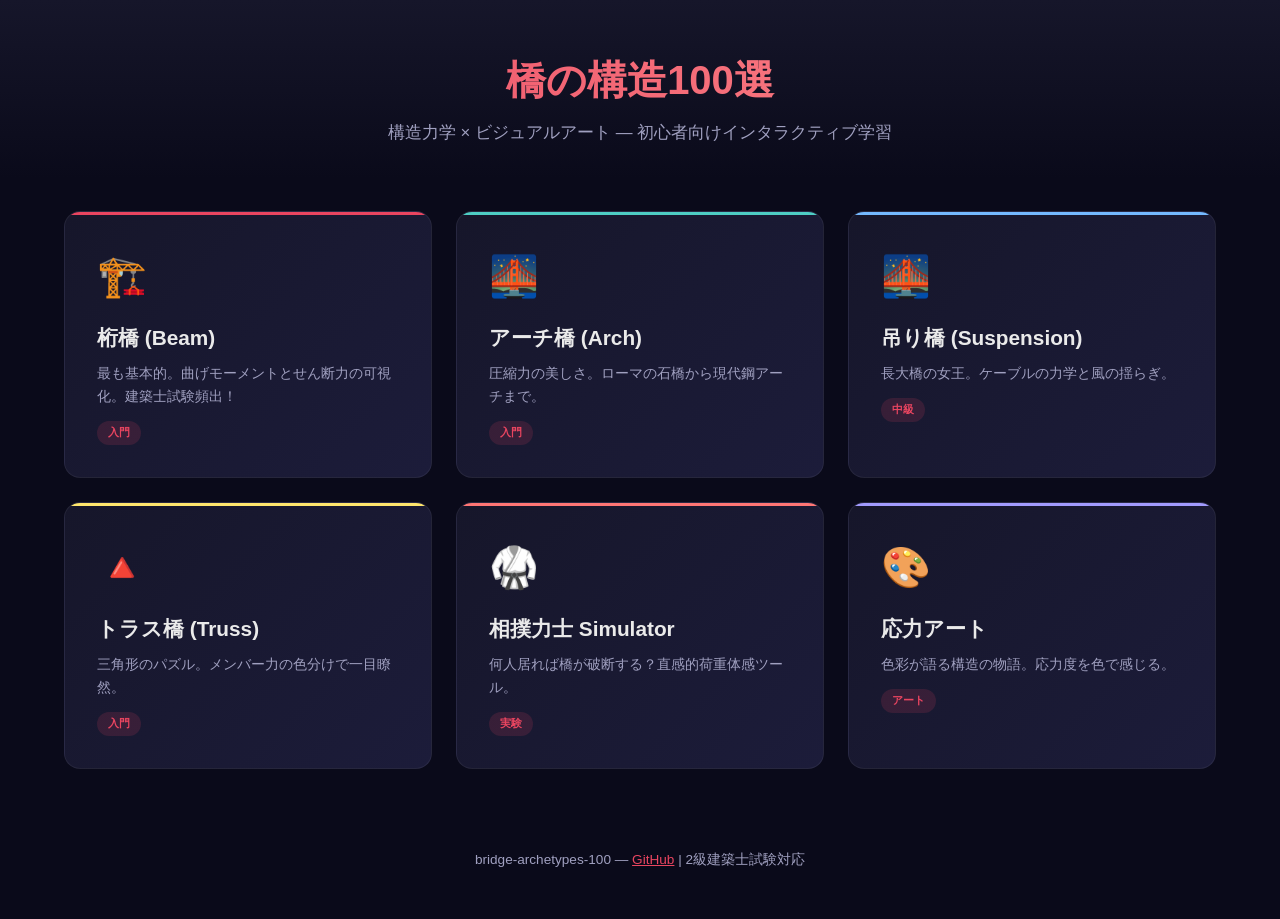
==== docs/index.html @ 37878240 "gh-pages: interactive structural art for beginners (beam.html + CSS + JS)" ====
<!DOCTYPE html>
<html lang="ja">
<head>
<meta charset="UTF-8">
<meta name="viewport" content="width=device-width, initial-scale=1.0">
<title>橋の構造100選 - 構造力学アート</title>
<link rel="stylesheet" href="css/style.css">
</head>
<body>
<header>
<h1>橋の構造100選</h1>
<p class="subtitle">構造力学 × ビジュアルアート — 初心者向けインタラクティブ学習</p>
</header>

<nav class="nav-grid">
<a href="beam.html" class="nav-card beam">
<div class="icon">🏗️</div>
<h2>桁橋 (Beam)</h2>
<p>最も基本的。曲げモーメントとせん断力の可視化。建築士試験頻出！</p>
<span class="badge">入門</span>
</a>
<a href="arch.html" class="nav-card arch">
<div class="icon">🌉</div>
<h2>アーチ橋 (Arch)</h2>
<p>圧縮力の美しさ。ローマの石橋から現代鋼アーチまで。</p>
<span class="badge">入門</span>
</a>
<a href="suspension.html" class="nav-card suspension">
<div class="icon">🌉</div>
<h2>吊り橋 (Suspension)</h2>
<p>長大橋の女王。ケーブルの力学と風の揺らぎ。</p>
<span class="badge">中級</span>
</a>
<a href="truss.html" class="nav-card truss">
<div class="icon">🔺</div>
<h2>トラス橋 (Truss)</h2>
<p>三角形のパズル。メンバー力の色分けで一目瞭然。</p>
<span class="badge">入門</span>
</a>
<a href="sumo.html" class="nav-card sumo">
<div class="icon">🥋</div>
<h2>相撲力士 Simulator</h2>
<p>何人居れば橋が破断する？直感的荷重体感ツール。</p>
<span class="badge">実験</span>
</a>
<a href="stress.html" class="nav-card stress">
<div class="icon">🎨</div>
<h2>応力アート</h2>
<p>色彩が語る構造の物語。応力度を色で感じる。</p>
<span class="badge">アート</span>
</a>
</nav>

<footer>
<p>bridge-archetypes-100 — <a href="https://github.com/bridge100">GitHub</a> | 2級建築士試験対応</p>
</footer>

<script src="js/data.js"></script>
<script>
// Simple entrance animation
document.querySelectorAll('.nav-card').forEach((c,i)=>{
    c.style.opacity = '0';
    c.style.transform = 'translateY(30px)';
    setTimeout(()=>{
        c.style.transition = 'all 0.6s cubic-bezier(.23,1,.32,1)';
        c.style.opacity = '1';
        c.style.transform = 'translateY(0)';
    }, 100 + i*120);
});
</script>
</body>
</html>
---- docs/css/style.css ----
:root {
  --dark: #0a0a1a;
  --panel: #16162a;
  --accent: #e94560;
  --accent2: #0f3460;
  --text: #eaeaea;
  --text2: #a0a0c0;
  --beam: #d4a574;
  --stress-low: #4ecdc4;
  --stress-mid: #ffe66d;
  --stress-high: #ff6b6b;
  --stress-critical: #ff0000;
}

* { margin: 0; padding: 0; box-sizing: border-box; }

body {
  font-family: 'Noto Sans JP', -apple-system, BlinkMacSystemFont, sans-serif;
  background: var(--dark);
  color: var(--text);
  line-height: 1.6;
  min-height: 100vh;
  overflow-x: hidden;
}

/* Header & Nav */
header {
  text-align: center;
  padding: 3rem 1rem 2rem;
  background: linear-gradient(180deg, var(--panel) 0%, var(--dark) 100%);
}

header h1 {
  font-size: 2.5rem;
  font-weight: 900;
  background: linear-gradient(90deg, var(--accent), #ff8e8e);
  -webkit-background-clip: text;
  -webkit-text-fill-color: transparent;
  margin-bottom: 0.5rem;
}

.subtitle {
  color: var(--text2);
  font-size: 1.05rem;
}

.nav-grid {
  display: grid;
  grid-template-columns: repeat(auto-fill, minmax(300px, 1fr));
  gap: 1.5rem;
  max-width: 1200px;
  margin: 2rem auto;
  padding: 0 1.5rem;
}

.nav-card {
  display: block;
  background: linear-gradient(135deg, var(--panel), #1c1c3a);
  border: 1px solid rgba(255,255,255,0.06);
  border-radius: 16px;
  padding: 2rem;
  text-decoration: none;
  color: inherit;
  transition: transform 0.3s, box-shadow 0.3s;
  position: relative;
  overflow: hidden;
}

.nav-card:hover {
  transform: translateY(-4px);
  box-shadow: 0 12px 40px rgba(233, 69, 96, 0.15);
}

.nav-card::before {
  content: '';
  position: absolute;
  top: 0; left: 0; right: 0; height: 3px;
  background: var(--accent);
}

.nav-card.arch::before { background: #4ecdc4; }
.nav-card.suspension::before { background: #74b9ff; }
.nav-card.truss::before { background: #ffe66d; }
.nav-card.sumo::before { background: #ff7675; }
.nav-card.stress::before { background: #a29bfe; }

.nav-card .icon { font-size: 2.5rem; margin-bottom: 0.8rem; }

.nav-card h2 { font-size: 1.3rem; margin-bottom: 0.5rem; }

.nav-card p { color: var(--text2); font-size: 0.9rem; }

.badge {
  display: inline-block;
  padding: 0.2rem 0.7rem;
  border-radius: 12px;
  font-size: 0.7rem;
  font-weight: 700;
  margin-top: 0.8rem;
  background: rgba(233,69,96,0.15);
  color: var(--accent);
}

/* Interactive Pages */
.page-container {
  max-width: 1100px;
  margin: 0 auto;
  padding: 1.5rem;
}

h2.page-title {
  font-size: 1.8rem;
  margin-bottom: 0.3rem;
  display: flex;
  align-items: center;
  gap: 0.5rem;
}

h2.page-title .icon { font-size: 1.5rem; }

p.page-desc {
  color: var(--text2);
  margin-bottom: 1.5rem;
}

.back-link {
  display: inline-flex;
  align-items: center;
  gap: 0.4rem;
  color: var(--accent);
  text-decoration: none;
  font-weight: 600;
  margin-bottom: 1rem;
}

/* Canvas Wrapper */
.canvas-wrap {
  background: var(--panel);
  border-radius: 16px;
  padding: 1.5rem;
  margin-bottom: 1.5rem;
  border: 1px solid rgba(255,255,255,0.06);
}

.canvas-wrap canvas {
  width: 100%;
  border-radius: 8px;
  background: #0a0a1a;
}

/* Controls */
.controls {
  display: grid;
  grid-template-columns: repeat(auto-fill, minmax(180px, 1fr));
  gap: 1rem;
  margin-bottom: 1.5rem;
  background: var(--panel);
  padding: 1.5rem;
  border-radius: 16px;
}

.control {
  display: flex;
  flex-direction: column;
  gap: 0.3rem;
}

.control label {
  font-size: 0.8rem;
  color: var(--text2);
  font-weight: 600;
}

.control input[type="range"] {
  -webkit-appearance: none;
  appearance: none;
  height: 6px;
  border-radius: 3px;
  background: var(--accent2);
  outline: none;
}

.control input[type="range"]::-webkit-slider-thumb {
  -webkit-appearance: none;
  appearance: none;
  width: 18px;
  height: 18px;
  border-radius: 50%;
  background: var(--accent);
  cursor: pointer;
}

.control .value-display {
  font-size: 0.8rem;
  color: var(--accent);
  font-weight: 700;
}

/* Stats Grid */
.stats-grid {
  display: grid;
  grid-template-columns: repeat(auto-fill, minmax(140px, 1fr));
  gap: 1rem;
}

.stat-card {
  background: linear-gradient(135deg, var(--panel), rgba(233,69,96,0.05));
  border-radius: 12px;
  padding: 1rem;
  text-align: center;
  border: 1px solid rgba(255,255,255,0.06);
}

.stat-card .label {
  font-size: 0.7rem;
  color: var(--text2);
  margin-bottom: 0.3rem;
}

.stat-card .value {
  font-size: 1.6rem;
  font-weight: 900;
  color: var(--text);
}

.stat-card.fractured .value {
  color: var(--stress-critical);
  animation: pulse 1s infinite alternate;
}

@keyframes pulse {
  from { opacity: 1; }
  to { opacity: 0.6; }
}

/* Formula Box */
.formula-box {
  background: rgba(78,205,196,0.08);
  border-left: 3px solid var(--stress-low);
  padding: 1rem 1.2rem;
  border-radius: 0 8px 8px 0;
  margin: 1rem 0;
  font-family: 'Courier New', monospace;
}

.formula-box .math {
  font-size: 1.1rem;
  color: #4ecdc4;
}

.formula-box .explain {
  font-size: 0.85rem;
  color: var(--text2);
  margin-top: 0.3rem;
  font-family: inherit;
}

/* Fracture Overlay */
.fracture-overlay {
  position: fixed;
  top: 0; left: 0; right: 0; bottom: 0;
  background: rgba(255,0,0,0.1);
  display: none;
  pointer-events: none;
  z-index: 100;
}

.fracture-overlay.show {
  display: block;
  animation: flash 0.8s infinite alternate;
}

@keyframes flash {
  from { background: rgba(255,0,0,0.05); }
  to { background: rgba(255,0,0,0.2); }
}

/* Sumo Garden */
.sumo-garden {
  display: flex;
  flex-wrap: wrap;
  gap: 0.5rem;
  justify-content: center;
  padding: 2rem;
  min-height: 120px;
  align-items: flex-end;
}

.sumo-figure {
  font-size: 2.5rem;
  animation: bounce 0.6s ease-in-out infinite alternate;
  transform-origin: bottom center;
}

@keyframes bounce {
  from { transform: scaleY(1) translateY(0); }
  to { transform: scaleY(0.85) translateY(8px); }
}

footer {
  text-align: center;
  padding: 3rem 1rem;
  color: var(--text2);
  font-size: 0.85rem;
}

footer a { color: var(--accent); }

/* Responsive */
@media (max-width: 640px) {
  header h1 { font-size: 1.6rem; }
  .nav-grid { grid-template-columns: 1fr; padding: 0 1rem; }
  .controls { grid-template-columns: 1fr; }
}
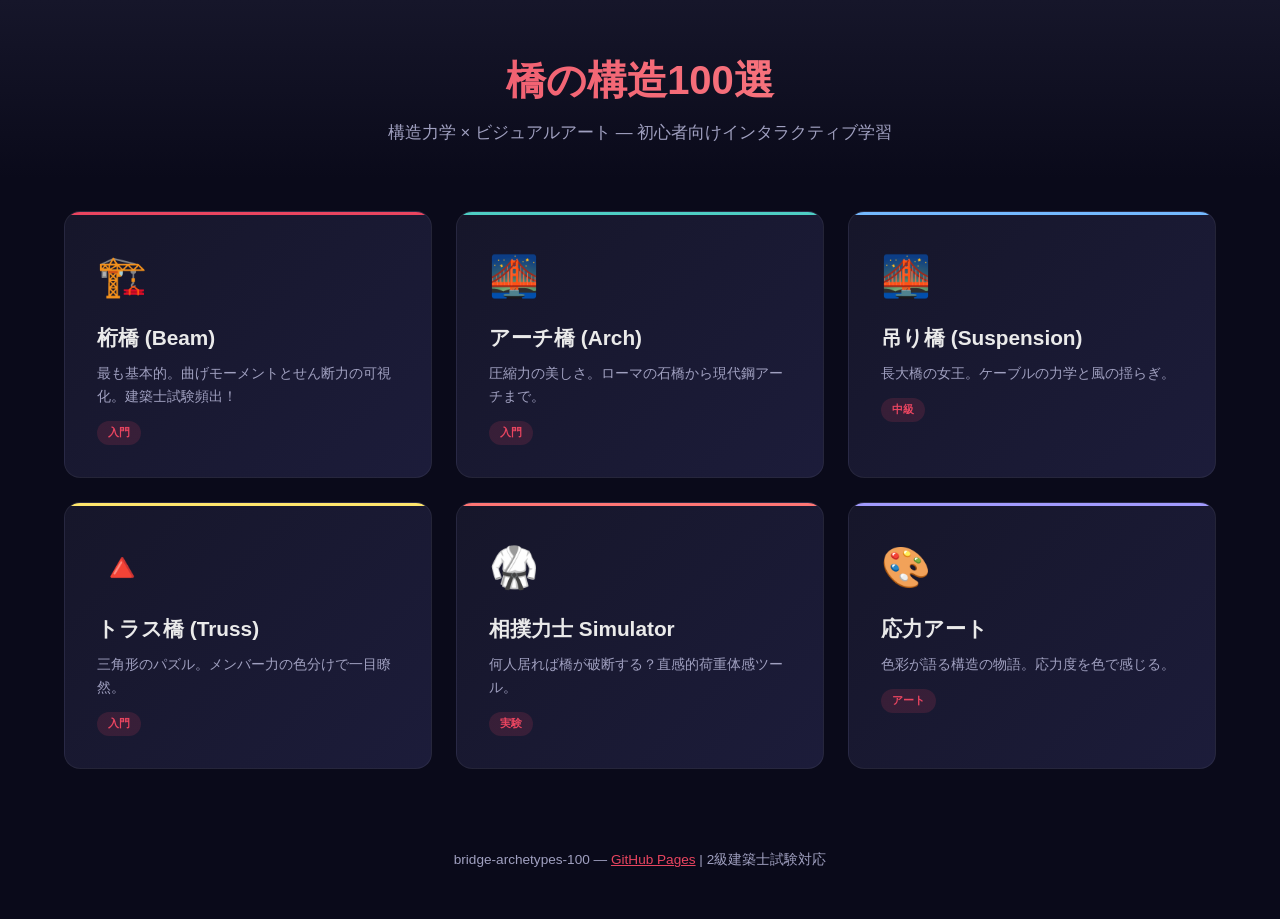
==== commit 0427bfb2: "fix footer link to bonsai.github.io/bridge-archetypes-100" ====
--- a/docs/index.html
+++ b/docs/index.html
@@ -52,7 +52,7 @@
 </nav>
 
 <footer>
-<p>bridge-archetypes-100 — <a href="https://github.com/bridge100">GitHub</a> | 2級建築士試験対応</p>
+<p>bridge-archetypes-100 — <a href="https://bonsai.github.io/bridge-archetypes-100/">GitHub Pages</a> | 2級建築士試験対応</p>
 </footer>
 
 <script src="js/data.js"></script>
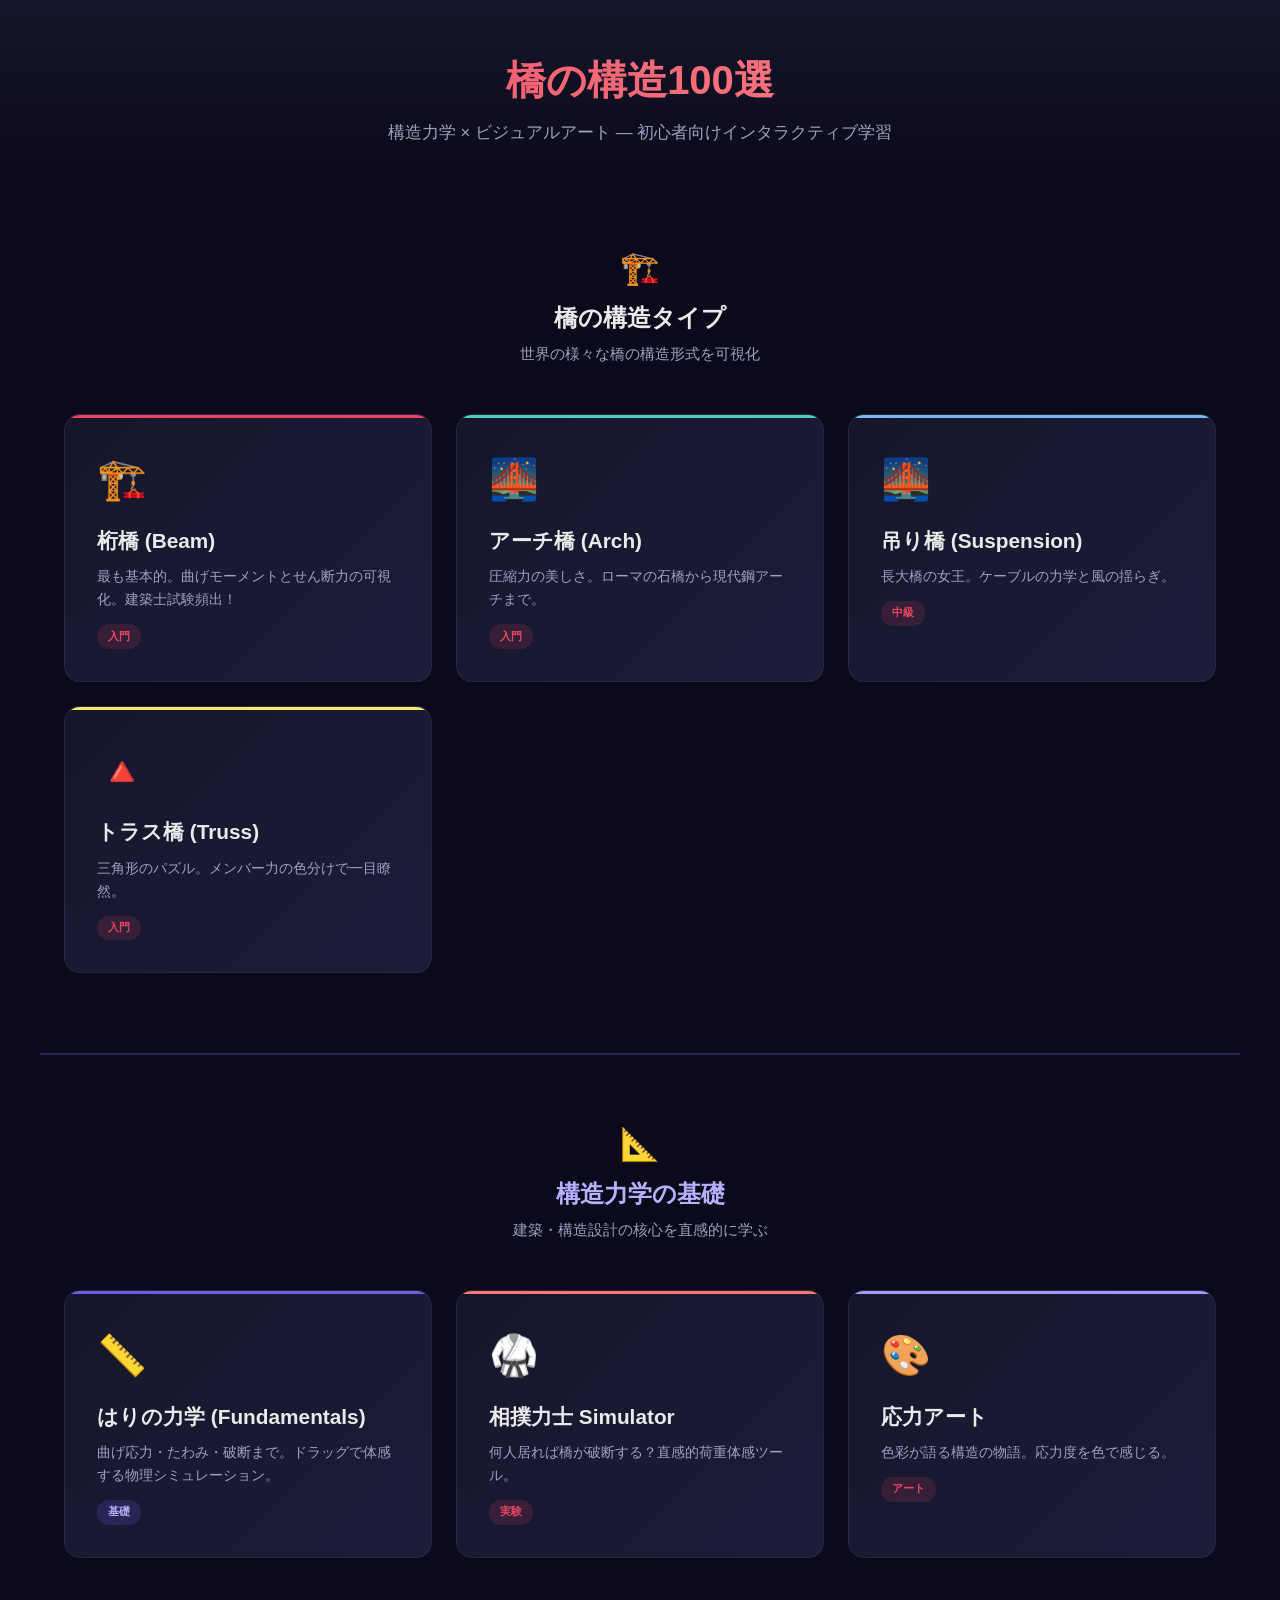
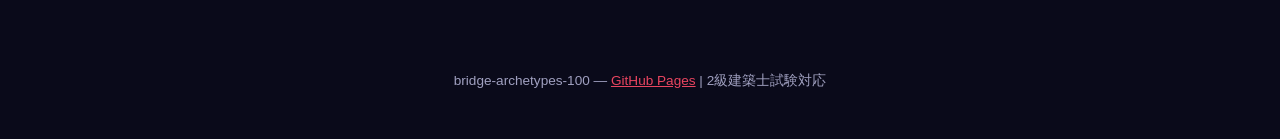
==== commit 382c1b31: "feat: drag+bounce cantilever sim, separate structure/fundamental sections, placeholders for unbuilt " ====
--- a/docs/index.html
+++ b/docs/index.html
@@ -7,10 +7,19 @@
 <link rel="stylesheet" href="css/style.css">
 </head>
 <body>
+
 <header>
 <h1>橋の構造100選</h1>
 <p class="subtitle">構造力学 × ビジュアルアート — 初心者向けインタラクティブ学習</p>
 </header>
+
+<!-- Section 1: 橋構造コンテンツ -->
+<section class="content-section">
+<div class="section-header">
+<span class="section-icon">🏗️</span>
+<h2>橋の構造タイプ</h2>
+<p class="section-desc">世界の様々な橋の構造形式を可視化</p>
+</div>
 
 <nav class="nav-grid">
 <a href="beam.html" class="nav-card beam">
@@ -37,6 +46,24 @@
 <p>三角形のパズル。メンバー力の色分けで一目瞭然。</p>
 <span class="badge">入門</span>
 </a>
+</nav>
+</section>
+
+<!-- Section 2: 構造基本コンテンツ -->
+<section class="content-section section-fundamental">
+<div class="section-header">
+<span class="section-icon">📐</span>
+<h2>構造力学の基礎</h2>
+<p class="section-desc">建築・構造設計の核心を直感的に学ぶ</p>
+</div>
+
+<nav class="nav-grid">
+<a href="beam-fundamentals.html" class="nav-card fundamental">
+<div class="icon">📏</div>
+<h2>はりの力学 (Fundamentals)</h2>
+<p>曲げ応力・たわみ・破断まで。ドラッグで体感する物理シミュレーション。</p>
+<span class="badge">基礎</span>
+</a>
 <a href="sumo.html" class="nav-card sumo">
 <div class="icon">🥋</div>
 <h2>相撲力士 Simulator</h2>
@@ -50,6 +77,7 @@
 <span class="badge">アート</span>
 </a>
 </nav>
+</section>
 
 <footer>
 <p>bridge-archetypes-100 — <a href="https://bonsai.github.io/bridge-archetypes-100/">GitHub Pages</a> | 2級建築士試験対応</p>
@@ -57,7 +85,6 @@
 
 <script src="js/data.js"></script>
 <script>
-// Simple entrance animation
 document.querySelectorAll('.nav-card').forEach((c,i)=>{
     c.style.opacity = '0';
     c.style.transform = 'translateY(30px)';
--- a/docs/css/style.css
+++ b/docs/css/style.css
@@ -10,6 +10,7 @@
   --stress-mid: #ffe66d;
   --stress-high: #ff6b6b;
   --stress-critical: #ff0000;
+  --fundamental: #6c5ce7;
 }
 
 * { margin: 0; padding: 0; box-sizing: border-box; }
@@ -21,6 +22,53 @@
   line-height: 1.6;
   min-height: 100vh;
   overflow-x: hidden;
+}
+
+/* ===== Section Divider ===== */
+.content-section {
+  max-width: 1200px;
+  margin: 0 auto;
+  padding: 2rem 0;
+}
+
+.section-fundamental {
+  border-top: 2px solid rgba(108, 92, 231, 0.3);
+  margin-top: 1rem;
+}
+
+.section-header {
+  text-align: center;
+  padding: 2rem 1rem 1rem;
+}
+
+.section-icon {
+  font-size: 2rem;
+  display: block;
+  margin-bottom: 0.3rem;
+}
+
+.section-header h2 {
+  font-size: 1.5rem;
+  font-weight: 800;
+  margin-bottom: 0.3rem;
+}
+
+.section-header .section-desc {
+  color: var(--text2);
+  font-size: 0.95rem;
+}
+
+.section-fundamental .section-header h2 {
+  color: #b8b0ff;
+}
+
+.section-fundamental .nav-card.fundamental::before {
+  background: var(--fundamental);
+}
+
+.section-fundamental .nav-card.fundamental .badge {
+  background: rgba(108, 92, 231, 0.2);
+  color: #b8b0ff;
 }
 
 /* Header & Nav */
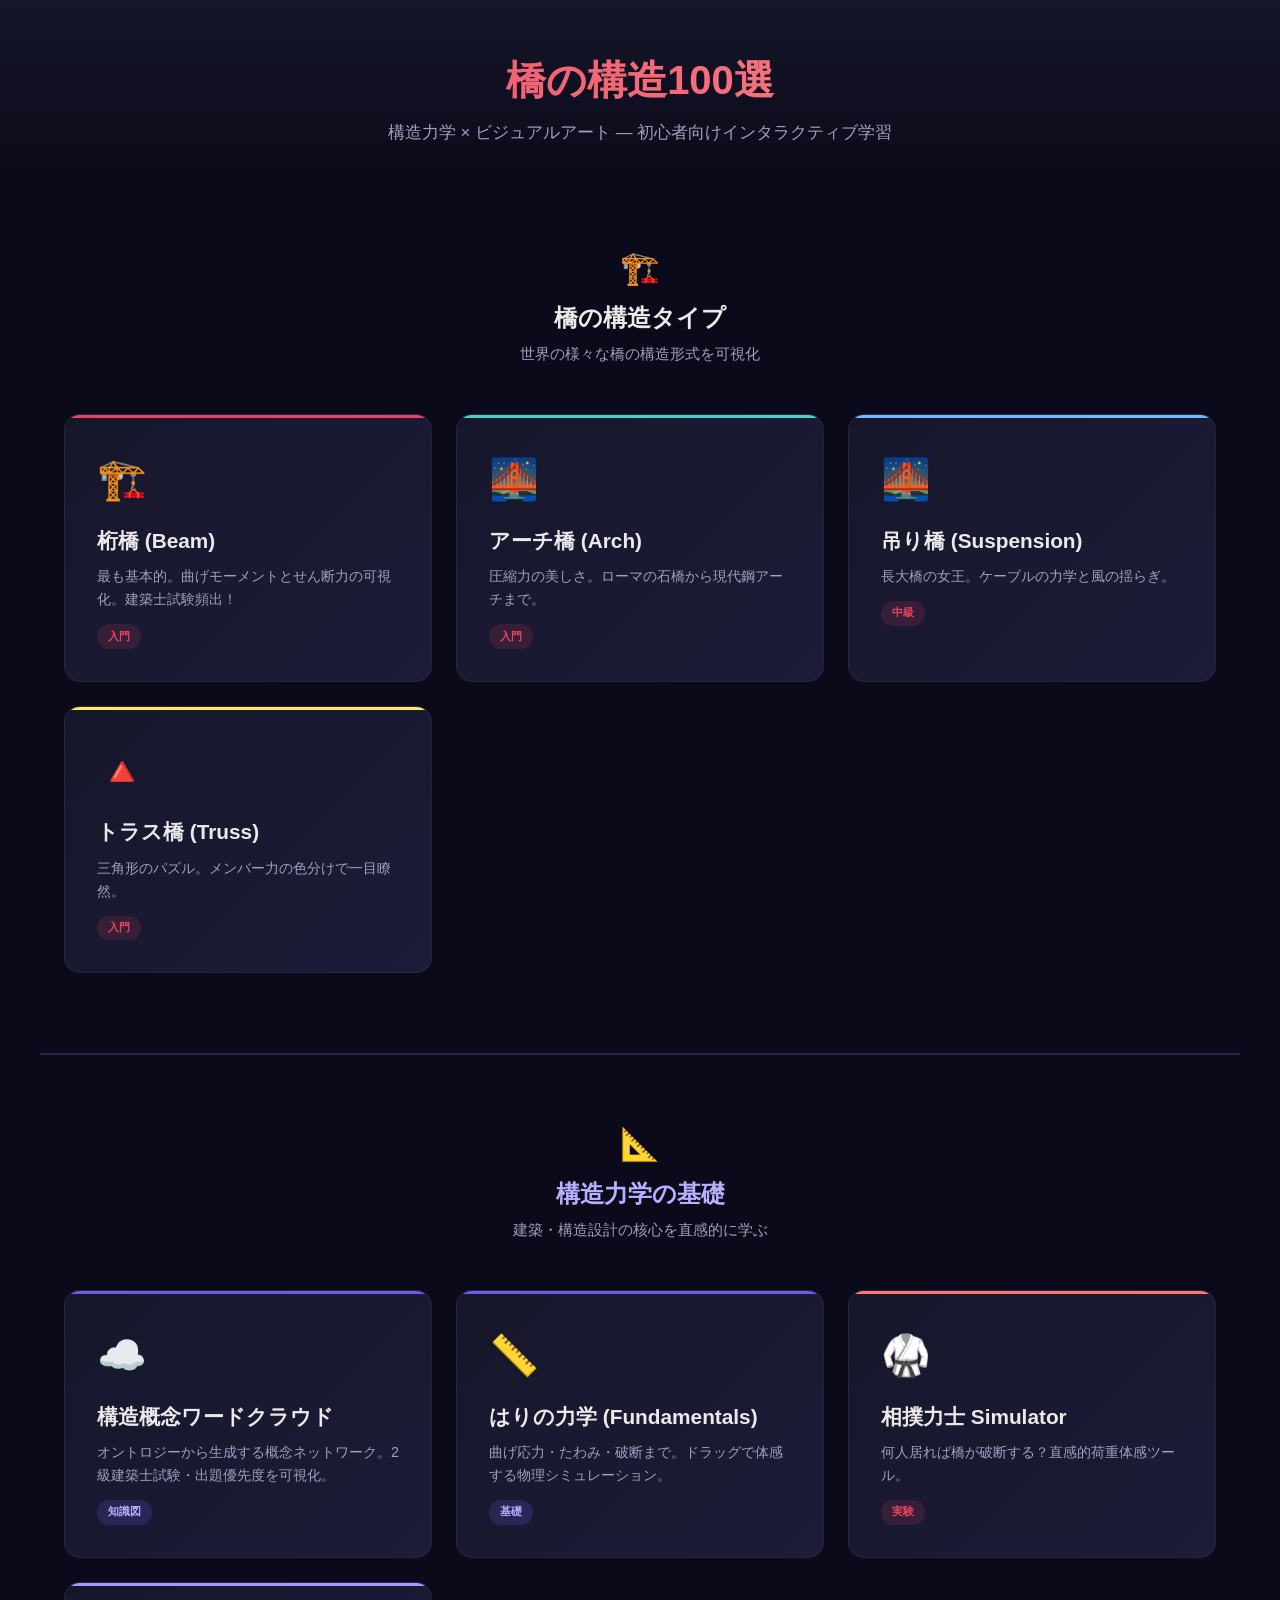
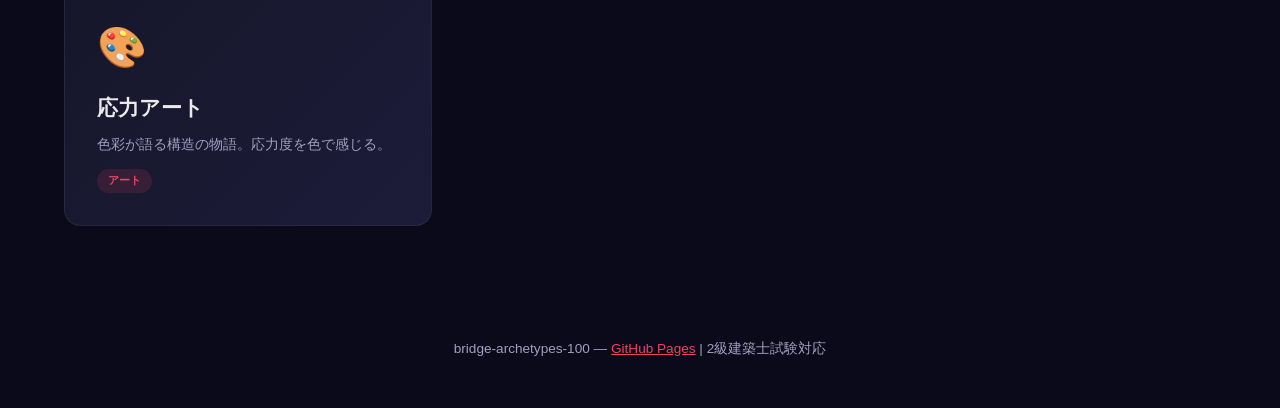
==== commit 10d00891: "chore: link wordcloud from index.html" ====
--- a/docs/index.html
+++ b/docs/index.html
@@ -58,6 +58,12 @@
 </div>
 
 <nav class="nav-grid">
+<a href="wordcloud.html" class="nav-card fundamental">
+<div class="icon">☁️</div>
+<h2>構造概念ワードクラウド</h2>
+<p>オントロジーから生成する概念ネットワーク。2級建築士試験・出題優先度を可視化。</p>
+<span class="badge">知識図</span>
+</a>
 <a href="beam-fundamentals.html" class="nav-card fundamental">
 <div class="icon">📏</div>
 <h2>はりの力学 (Fundamentals)</h2>
@@ -83,8 +89,8 @@
 <p>bridge-archetypes-100 — <a href="https://bonsai.github.io/bridge-archetypes-100/">GitHub Pages</a> | 2級建築士試験対応</p>
 </footer>
 
-<script src="js/data.js"></script>
 <script>
+// Dataset: /data/bridge-data.json (fetch as needed)
 document.querySelectorAll('.nav-card').forEach((c,i)=>{
     c.style.opacity = '0';
     c.style.transform = 'translateY(30px)';
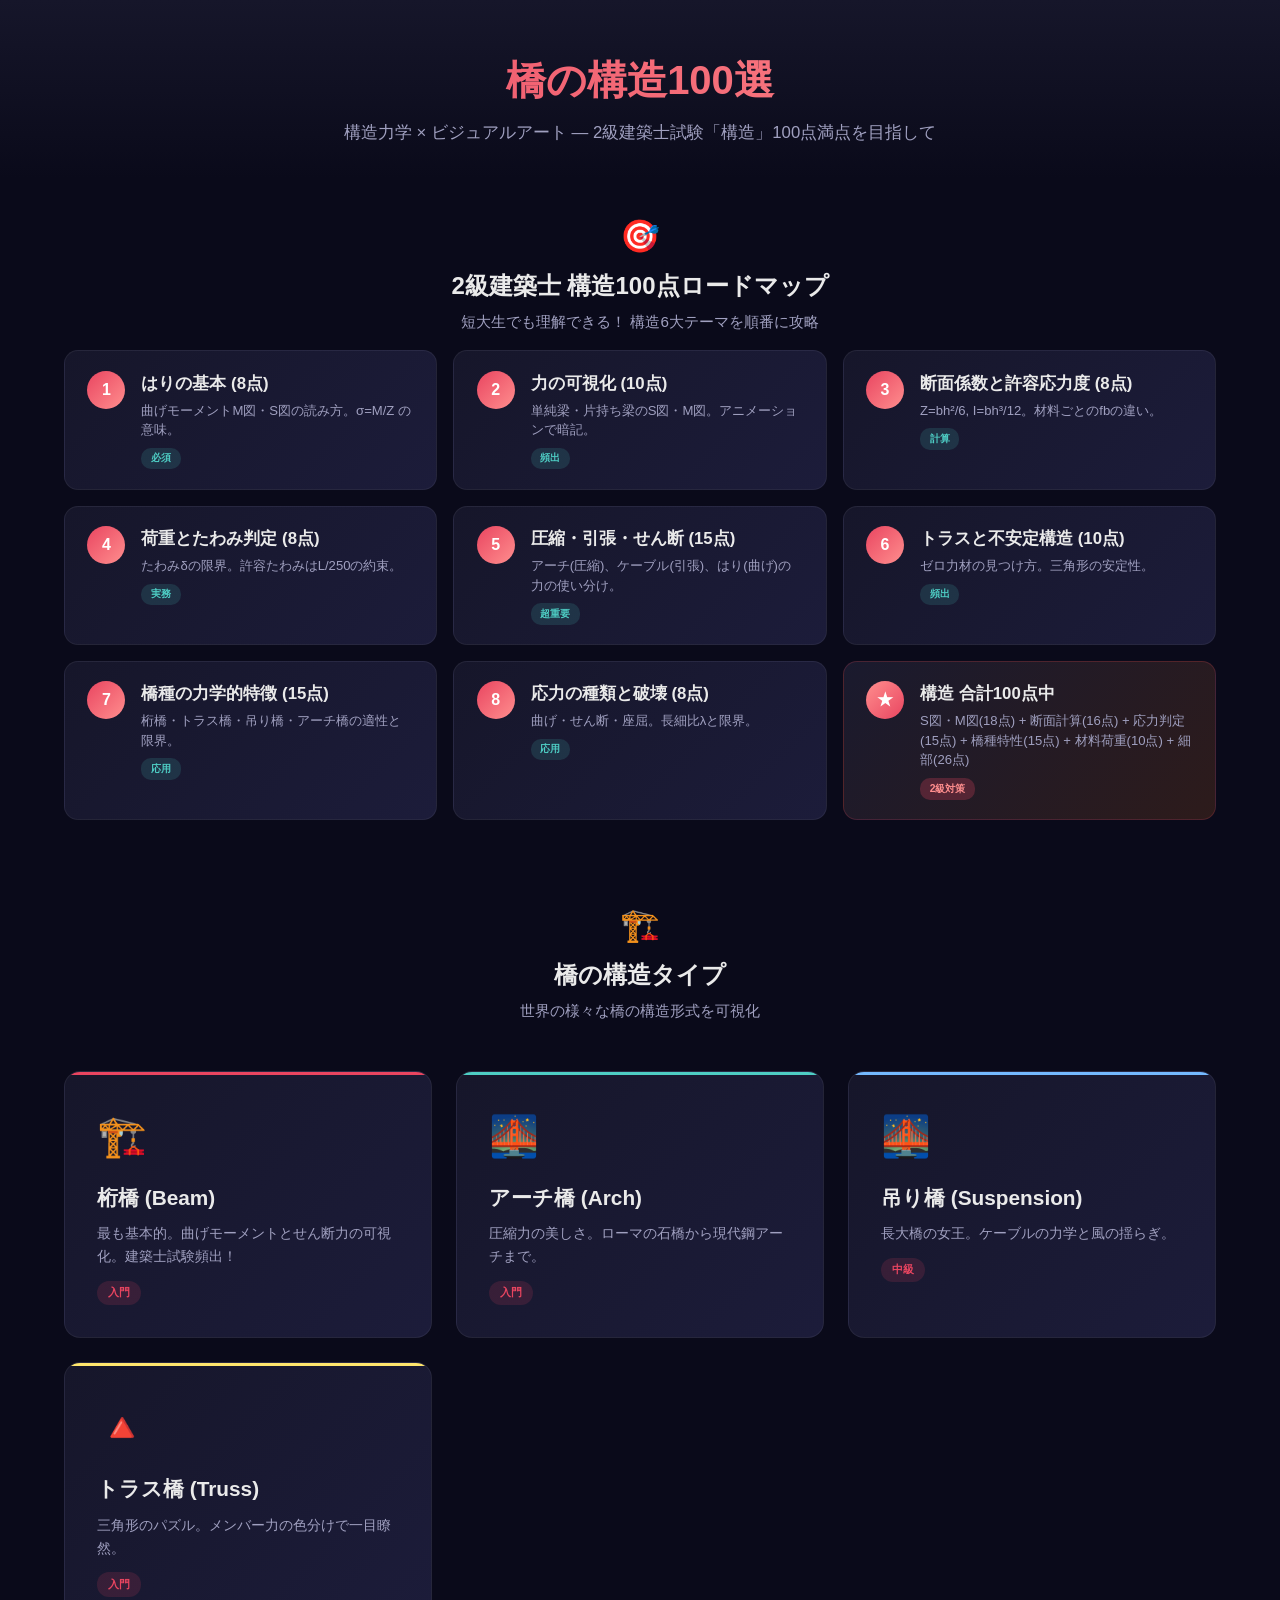
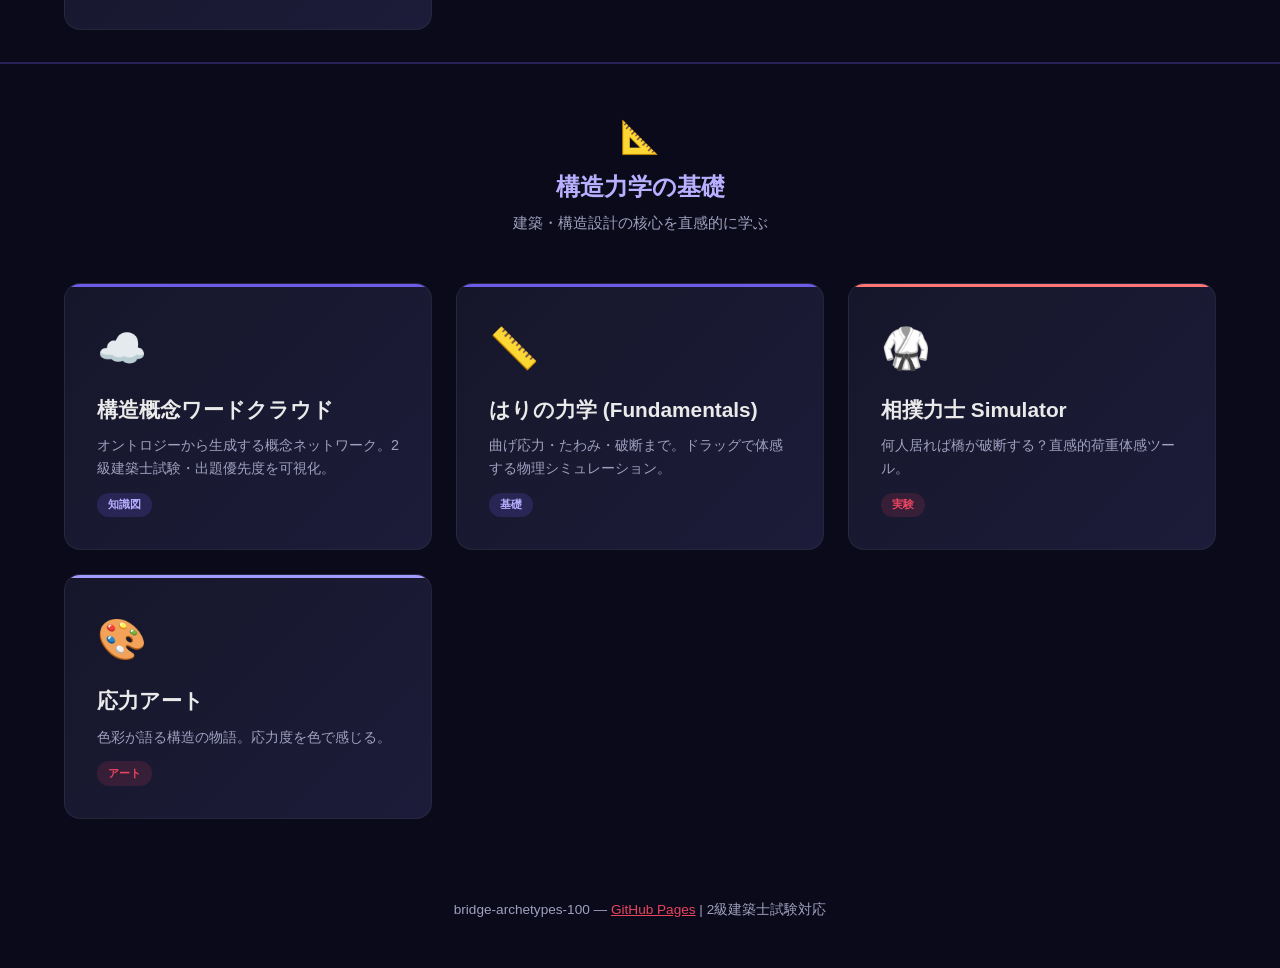
==== commit f4b5ecd2: "2級建築士構造100点対応：arch/truss/suspension/sumo/stress ページ作成 + indexロードマップ追加 + CSS拡張" ====
--- a/docs/index.html
+++ b/docs/index.html
@@ -10,8 +10,91 @@
 
 <header>
 <h1>橋の構造100選</h1>
-<p class="subtitle">構造力学 × ビジュアルアート — 初心者向けインタラクティブ学習</p>
+<p class="subtitle">構造力学 × ビジュアルアート — 2級建築士試験「構造」100点満点を目指して</p>
 </header>
+
+<!-- Section: 100点ロードマップ -->
+<section class="content-section">
+<div class="section-header">
+<span class="section-icon">🎯</span>
+<h2>2級建築士 構造100点ロードマップ</h2>
+<p class="section-desc">短大生でも理解できる！ 構造6大テーマを順番に攻略</p>
+</div>
+<div class="roadmap-container">
+<a href="beam-fundamentals.html" class="roadmap-step">
+<div class="step-num">1</div>
+<div class="step-body">
+<h3>はりの基本 (8点)</h3>
+<p>曲げモーメントM図・S図の読み方。σ=M/Z の意味。</p>
+<span class="step-tag">必須</span>
+</div>
+</a>
+<a href="forces.html" class="roadmap-step">
+<div class="step-num">2</div>
+<div class="step-body">
+<h3>力の可視化 (10点)</h3>
+<p>単純梁・片持ち梁のS図・M図。アニメーションで暗記。</p>
+<span class="step-tag">頻出</span>
+</div>
+</a>
+<a href="beam.html" class="roadmap-step">
+<div class="step-num">3</div>
+<div class="step-body">
+<h3>断面係数と許容応力度 (8点)</h3>
+<p>Z=bh²/6, I=bh³/12。材料ごとのfbの違い。</p>
+<span class="step-tag">計算</span>
+</div>
+</a>
+<a href="sumo.html" class="roadmap-step">
+<div class="step-num">4</div>
+<div class="step-body">
+<h3>荷重とたわみ判定 (8点)</h3>
+<p>たわみδの限界。許容たわみはL/250の約束。</p>
+<span class="step-tag">実務</span>
+</div>
+</a>
+<a href="arch.html" class="roadmap-step">
+<div class="step-num">5</div>
+<div class="step-body">
+<h3>圧縮・引張・せん断 (15点)</h3>
+<p>アーチ(圧縮)、ケーブル(引張)、はり(曲げ)の力の使い分け。</p>
+<span class="step-tag">超重要</span>
+</div>
+</a>
+<a href="truss.html" class="roadmap-step">
+<div class="step-num">6</div>
+<div class="step-body">
+<h3>トラスと不安定構造 (10点)</h3>
+<p>ゼロ力材の見つけ方。三角形の安定性。</p>
+<span class="step-tag">頻出</span>
+</div>
+</a>
+<a href="suspension.html" class="roadmap-step">
+<div class="step-num">7</div>
+<div class="step-body">
+<h3>橋種の力学的特徴 (15点)</h3>
+<p>桁橋・トラス橋・吊り橋・アーチ橋の適性と限界。</p>
+<span class="step-tag">応用</span>
+</div>
+</a>
+<a href="stress.html" class="roadmap-step">
+<div class="step-num">8</div>
+<div class="step-body">
+<h3>応力の種類と破壊 (8点)</h3>
+<p>曲げ・せん断・座屈。長細比λと限界。</p>
+<span class="step-tag">応用</span>
+</div>
+</a>
+<div class="roadmap-step exam-info">
+<div class="step-num">★</div>
+<div class="step-body">
+<h3>構造 合計100点中</h3>
+<p>S図・M図(18点) + 断面計算(16点) + 応力判定(15点) + 橋種特性(15点) + 材料荷重(10点) + 細部(26点)</p>
+<span class="step-tag" style="background:rgba(233,69,96,0.25);color:#ff8e8e">2級対策</span>
+</div>
+</div>
+</div>
+</section>
 
 <!-- Section 1: 橋構造コンテンツ -->
 <section class="content-section">
--- a/docs/css/style.css
+++ b/docs/css/style.css
@@ -25,11 +25,58 @@
 }
 
 /* ===== Section Divider ===== */
-.content-section {
+/* ===== Roadmap ===== */
+.roadmap-container {
+  display: grid;
+  grid-template-columns: repeat(auto-fill, minmax(340px, 1fr));
+  gap: 1rem;
   max-width: 1200px;
   margin: 0 auto;
-  padding: 2rem 0;
-}
+  padding: 0 1.5rem 2rem;
+}
+.roadmap-step {
+  display: flex;
+  align-items: flex-start;
+  gap: 1rem;
+  background: linear-gradient(135deg, var(--panel), #1c1c3a);
+  border: 1px solid rgba(255,255,255,0.06);
+  border-radius: 14px;
+  padding: 1.2rem 1.4rem;
+  text-decoration: none;
+  color: inherit;
+  transition: transform 0.25s, box-shadow 0.25s;
+}
+.roadmap-step:hover {
+  transform: translateY(-3px);
+  box-shadow: 0 10px 30px rgba(78,205,196,0.12);
+}
+.roadmap-step.exam-info {
+  background: linear-gradient(135deg, #1a1a2e, #2d1b1b);
+  border-color: rgba(233,69,96,0.2);
+  pointer-events: none;
+}
+.step-num {
+  width: 38px; height: 38px; min-width: 38px;
+  border-radius: 50%;
+  background: linear-gradient(135deg, var(--accent), #ff8e8e);
+  display: flex; align-items: center; justify-content: center;
+  font-weight: 900; font-size: 1rem; color: #fff;
+}
+.roadmap-step.exam-info .step-num {
+  background: linear-gradient(135deg, #ff8e8e, #e94560);
+}
+.step-body h3 { font-size: 1.05rem; margin-bottom: 0.2rem; color: #eaeaea; }
+.step-body p { font-size: 0.82rem; color: var(--text2); line-height: 1.5; }
+.step-tag {
+  display: inline-block;
+  padding: 0.15rem 0.6rem;
+  border-radius: 10px;
+  font-size: 0.65rem; font-weight: 700; margin-top: 0.5rem;
+  background: rgba(78,205,196,0.15); color: #4ecdc4;
+}
+
+/* gap between sections */
+.content-section + .content-section { padding-top: 1rem; }
 
 .section-fundamental {
   border-top: 2px solid rgba(108, 92, 231, 0.3);
